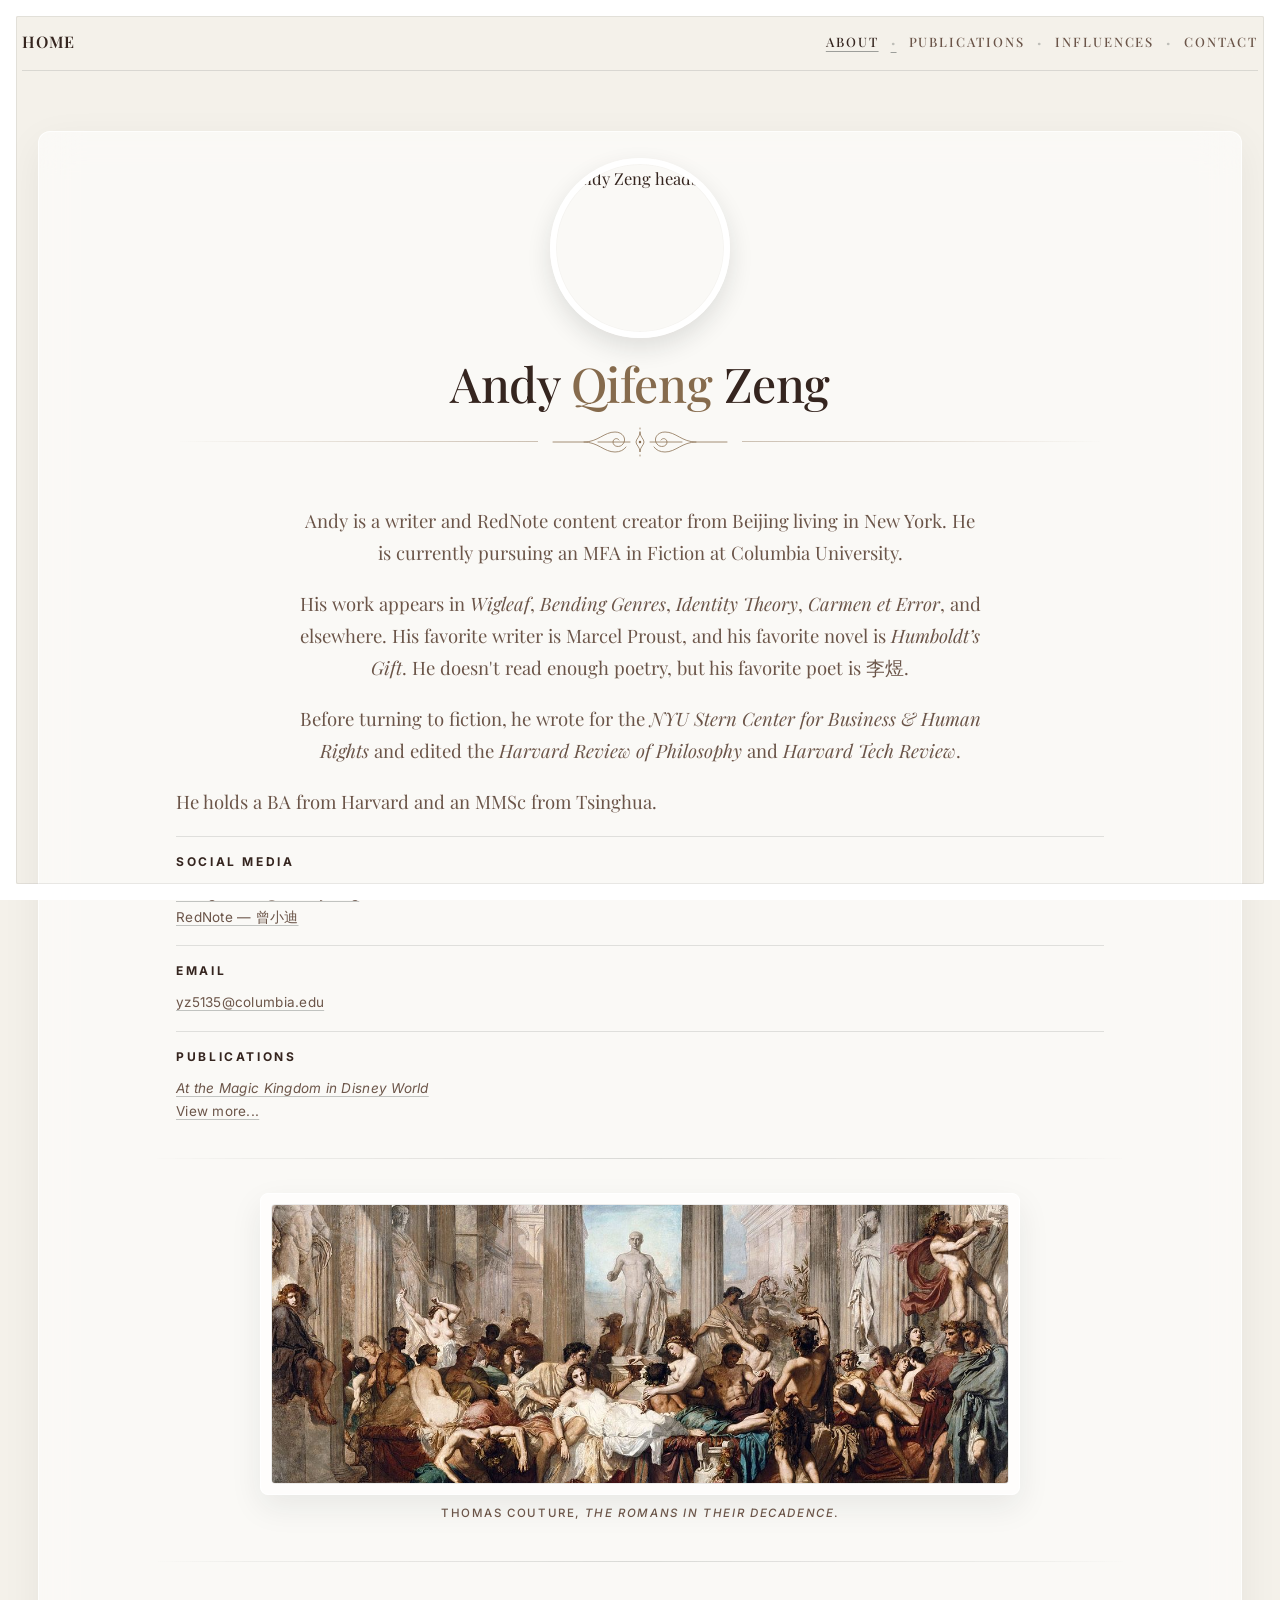
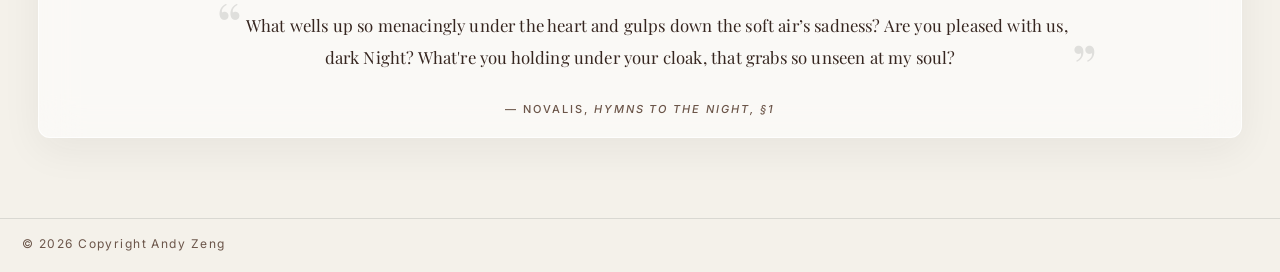
==== index.html @ 1c753f82 "Update index.html" ====
<!doctype html>
<html lang="en">
<head>
  <meta charset="utf-8" />
  <meta name="viewport" content="width=device-width,initial-scale=1" />
  <title>HOME</title>
  <link rel="stylesheet" href="/style.css" />
  <link href="https://fonts.googleapis.com/css2?family=Inter:wght@400;500;600&family=Playfair+Display:ital,wght@0,400;0,600;1,400&display=swap" rel="stylesheet">
</head>

<body class="home">
  <header class="wrap">
    <nav class="nav">
      <a class="brand" href="/">HOME</a>
      <div class="links">
        <a class="active" href="/">About</a>
        <a href="/publications.html">Publications</a>
        <a href="/influences.html">Influences</a>
        <a href="mailto:yz5135@columbia.edu">Contact</a>
      </div>
    </nav>
  </header>

  <main class="wrap">
    <section class="panel">
      <div class="panel-inner">
        <div class="hero">
          <div class="hero-top">
            <div class="hero-photo">
              <img
                id="profilePic"
                src="/me1.jpg"
                alt="Andy Zeng headshot"
                class="headshot"
                role="button"
                tabindex="0"
                title="Click to reveal Mei"
              />
            </div>

            <div class="hero-heading">
              <h1 class="title">Andy <span class="name-accent">Qifeng</span> Zeng</h1>
              <div class="gothic-rule" aria-hidden="true">
                <svg viewBox="0 0 180 34" focusable="false" xmlns="http://www.w3.org/2000/svg">
                  <g fill="none" stroke="currentColor" stroke-width="0.75" stroke-linecap="round" stroke-linejoin="round">
                    <path d="M3 17h31c14 0 20-10 31-10 8 0 12 7 8 12-3 4-10 3-10-2 0-3 4-5 6-2" />
                    <path d="M34 17c14 0 20 10 31 10 5 0 9-2 11-5M48 17h32" />
                    <g transform="translate(180 0) scale(-1 1)">
                      <path d="M3 17h31c14 0 20-10 31-10 8 0 12 7 8 12-3 4-10 3-10-2 0-3 4-5 6-2" />
                      <path d="M34 17c14 0 20 10 31 10 5 0 9-2 11-5M48 17h32" />
                    </g>
                    <path d="M90 7c0 5-4 7-4 10s4 5 4 10c0-5 4-7 4-10s-4-5-4-10Z" />
                    <path d="M90 3v1m0 26v1" />
                  </g>
                  <circle cx="90" cy="17" r="1.25" fill="currentColor" />
                </svg>
              </div>
            </div>
          </div>

          <div class="hero-bio">
            <p class="lede">
              Andy is a writer and RedNote content creator from Beijing living in New York. He is currently pursuing an MFA in Fiction at Columbia University.
            </p>

            <p class="lede">
              His work appears in <em>Wigleaf</em>, <em>Bending Genres</em>, <em>Identity Theory</em>, <em>Carmen et Error</em>, and elsewhere.
              His favorite writer is Marcel Proust, and his favorite novel is <em>Humboldt’s Gift</em>. He doesn't read enough poetry, but his favorite poet is 李煜.
            </p>

            <p class="lede">
              Before turning to fiction, he wrote for the <em>NYU Stern Center for Business &amp; Human Rights</em> and edited the
              <em>Harvard Review of Philosophy</em> and <em>Harvard Tech Review</em>. 
            </p>
          </div>

            <p class="lede">
             He holds a BA from Harvard and an MMSc from Tsinghua.
            </p>
          </div>

          <section class="section">
            <h2>Social Media</h2>
            <p class="meta">
              <a href="https://www.instagram.com/imandyzeng/" target="_blank" rel="noopener noreferrer">Instagram — @imandyzeng</a><br />
              <a href="https://www.xiaohongshu.com/user/profile/5b538ea2e8ac2b1cff1139bc" target="_blank" rel="noopener noreferrer">RedNote — 曾小迪</a>
            </p>
          </section>

          <section class="section">
            <h2>Email</h2>
            <p class="meta">
              <a href="mailto:yz5135@columbia.edu">yz5135@columbia.edu</a>
            </p>
          </section>

          <section class="section">
            <h2>Publications</h2>
            <p class="meta" id="latestPublication">
              <a href="/publications.html">Loading latest publication…</a>
            </p>
          </section>
        </div>

        <div class="art-break" aria-hidden="true"></div>

        <figure class="art">
          <div class="art-frame">
            <img class="art-img" src="/couture-romans.jpg" alt="Thomas Couture, The Romans in their Decadence" />
          </div>
          <figcaption class="art-cap">
            Thomas Couture, <em>The Romans in their Decadence</em>.
          </figcaption>
        </figure>

        <div class="art-break" aria-hidden="true"></div>

        <section class="quote quote--after" aria-label="Epigraph">
          <blockquote class="quote-text">
            What wells up so menacingly under the heart and gulps down the soft air’s sadness? Are you pleased with us, dark Night? What're you holding under your cloak, that grabs so unseen at my soul?
          </blockquote>
          <p class="quote-attrib">— Novalis, <em>Hymns to the Night, §1</em></p>
        </section>
      </div>
    </section>
  </main>

  <footer class="wrap footer">
    <p class="foot">© <span id="y"></span> Copyright Andy Zeng</p>
  </footer>

  <script>
    document.getElementById("y").textContent = new Date().getFullYear();

    const pics = ["/me1.jpg", "/mei1.JPG", "/mei2.JPG"];
    let i = 0;

    const img = document.getElementById("profilePic");

    function nextPic() {
      i = (i + 1) % pics.length;
      img.src = pics[i];
    }

    if (img) {
      img.addEventListener("click", nextPic);
      img.addEventListener("keydown", (e) => {
        if (e.key === "Enter" || e.key === " ") {
          e.preventDefault();
          nextPic();
        }
      });
    }

    async function loadLatestPublication() {
      const container = document.getElementById("latestPublication");
      if (!container) return;

      try {
        const res = await fetch("/publications.html");
        if (!res.ok) throw new Error("Failed to fetch publications page");

        const html = await res.text();
        const parser = new DOMParser();
        const doc = parser.parseFromString(html, "text/html");

        const outSection = doc.querySelector('section.pub-section[aria-label="Out"]');
        const firstPub = outSection ? outSection.querySelector(".pub") : null;

        if (!firstPub) {
          container.innerHTML = '<a href="/publications.html">View publications</a>';
          return;
        }

        const linkEl = firstPub.querySelector(".pub-title a");

        if (linkEl) {
          const href = linkEl.getAttribute("href");
          const titleHTML = linkEl.innerHTML;

          container.innerHTML = `
            <a href="${href}" ${href && href.startsWith("http") ? 'target="_blank" rel="noopener noreferrer"' : ""}>${titleHTML}</a><br />
            <a href="/publications.html">View more...</a>
          `;
        } else {
          const titleEl = firstPub.querySelector(".pub-title");
          const titleHTML = titleEl ? titleEl.innerHTML : "View publications";

          container.innerHTML = `
            <a href="/publications.html">${titleHTML}</a><br />
            <a href="/publications.html">View more...</a>
          `;
        }
      } catch (err) {
        container.innerHTML = '<a href="/publications.html">View publications</a>';
      }
    }

    loadLatestPublication();
  </script>
</body>
</html>
---- style.css ----
:root {
  /* Page background - Very light, warm beige/cream */
  --bg: #f4f1ea;

  /* Deep, dark greenish-black text */
  --text: #35251f;
  --muted: #6b5549;

  /* Lines & Borders (using the dark green tone) */
  --rule: rgba(26, 36, 33, 0.12);

  /* Translucent glass panel (frosted white to sit on the beige) */
  --panel: rgba(255, 255, 255, 0.55);
  --panel-border: rgba(255, 255, 255, 0.8);

  /* Layout */
  --max: 980px;

  /* Premium Typography */
  --serif: 'Playfair Display', ui-serif, Garamond, "EB Garamond", Georgia, serif;
  --sans: 'Inter', ui-sans-serif, system-ui, -apple-system, "Segoe UI", Roboto, Helvetica, Arial, sans-serif;

  /* Frame (white mat) */
  --frame: 16px;
  --frame-color: rgba(26, 36, 33, 0.08);
}

* { box-sizing: border-box; }

html, body {
  margin: 0;
  padding: 0;
  color: var(--text);
}

/* Thick white mat */
body {
  min-height: 100dvh;
  margin: 0;
  background: var(--bg);

  font: 16.5px/1.75 var(--serif);
  -webkit-font-smoothing: antialiased;
  -moz-osx-font-smoothing: grayscale;
  text-rendering: optimizeLegibility;

  display: flex;
  flex-direction: column;
}

/* The white frame is now a fixed border that sits ON TOP of the page */
body::before {
  content: "";
  position: fixed;
  inset: 0;
  border: var(--frame) solid #ffffff;
  pointer-events: none;
  z-index: 9999; /* Keeps the white mat above everything */
}

/* Optional inner hairline at the mat edge */
body::after {
  content: "";
  position: fixed;
  inset: var(--frame);
  border: 1px solid var(--frame-color);
  pointer-events: none;
  z-index: 9999;
  border-radius: 2px;
}

/* Wrap + safe areas for iOS notch/home indicator */
.wrap {
  max-width: none;
  margin: 0;
  padding:
    18px
    calc(22px + env(safe-area-inset-right))
    18px
    calc(22px + env(safe-area-inset-left));
}

.nav {
  position: sticky;
  top: calc(var(--frame) + env(safe-area-inset-top));
  z-index: 50;

  display: flex;
  align-items: center;
  justify-content: space-between;
  flex-wrap: nowrap; /* FIX: Forces everything onto 1 row */
  gap: 20px;

  padding: 10px 0 14px;
  margin: 0;

  border-bottom: 1px solid var(--rule);
  background: rgba(244, 241, 234, 0.85); 

  backdrop-filter: blur(12px);
  -webkit-backdrop-filter: blur(12px);

  /* FIX: Allows horizontal scrolling on narrow mobile screens */
  overflow-x: auto;
  -webkit-overflow-scrolling: touch;
  scrollbar-width: none; /* Hides scrollbar in Firefox */
}

/* Hides scrollbar in Chrome/Safari/Edge */
.nav::-webkit-scrollbar {
  display: none;
}

.brand {
  font-family: var(--serif);
  font-size: 16px;
  text-decoration: none;
  color: var(--text);
  font-weight: 600;
  letter-spacing: 0.05em;
  text-transform: uppercase;
  transition: all 0.3s ease;
  flex-shrink: 0; /* Prevents HOME from squishing */
}

.brand:hover {
  text-shadow: 0 0 12px rgba(26, 36, 33, 0.15);
}

.links {
  display: flex;
  flex-wrap: nowrap; /* FIX: Forces links onto 1 row */
  align-items: center;
  justify-content: flex-end;
  flex: 1;
}

.links a {
  text-decoration: none;
  color: var(--muted);
  font-family: var(--serif);
  font-size: 13px; /* Slightly smaller to help fit on mobile */
  letter-spacing: 0.15em;
  text-transform: uppercase;
  font-weight: 500;
  transition: color 0.3s ease, text-shadow 0.3s ease;
  white-space: nowrap; /* FIX: Prevents words from breaking in half */
  display: flex;
  align-items: center;
}

/* FIX: The tiny dividers between links */
.links a:not(:last-child)::after {
  content: "·"; /* Tiny dot */
  font-weight: bold;
  color: rgba(26, 36, 33, 0.25);
  margin: 0 12px; /* Spacing on left and right of the dot */
  font-size: 16px;
}

.links a:hover { 
  color: var(--text); 
  text-shadow: 0 0 12px rgba(26, 36, 33, 0.15);
}

.links a.active {
  color: var(--text);
  text-decoration: underline;
  text-decoration-color: rgba(26, 36, 33, 0.4);
  text-underline-offset: 4px;
}

/* Keep header/footer from stretching */
header.wrap, footer.wrap { flex: 0 0 auto; }

/* Let main take remaining height */
main.wrap {
  flex: 1 1 auto;
  display: flex;
  flex-direction: column;
}

.panel {
  margin-top: 24px; 
  margin-left: 16px;
  margin-right: 16px;
  margin-bottom: calc(var(--frame) + env(safe-area-inset-bottom) + 24px);
  
  border: 1px solid var(--panel-border);
  background: var(--panel);
  
  backdrop-filter: blur(20px);
  -webkit-backdrop-filter: blur(20px);
  box-shadow: 0 12px 40px rgba(26, 36, 33, 0.06);
  border-radius: 12px;

  flex: 1 1 auto;
  min-height: 0;
}

/* inner container keeps typography centered even when panel is full-bleed */
.panel-inner {
  max-width: var(--max);
  margin: 0 auto;
  padding: 26px 26px 8px;
}

.title {
  margin: 0 0 12px;
  font-size: 48px;
  line-height: 1.06;
  font-weight: 500;
  letter-spacing: -0.01em;
  color: #35251f;
}

.lede {
  margin: 0 0 18px;
  color: var(--muted);
  font-size: 18.5px;
  max-width: 62ch;
}

/* stacked hierarchy */
.section {
  margin-top: 16px;
  padding-top: 14px;
  border-top: 1px solid var(--rule);
}

.panel-inner .section:last-of-type {
  padding-bottom: 0;
  margin-bottom: 10px;
}

.panel-inner + .art {
  border-top: none !important;
}

h2 {
  margin: 0 0 10px;
  font-family: var(--sans);
  font-size: 12px;
  letter-spacing: 0.22em;
  text-transform: uppercase;
  color: var(--text);
  font-weight: 700;
}

.meta {
  margin: 0;
  font-family: var(--sans);
  font-size: 13.5px;
  color: var(--muted);
  letter-spacing: 0.02em;
}

/* --- ART --- */
.art {
  margin: 0;
  padding: 18px 22px 22px;
}

/* Glossy Frame */
.art-frame {
  width: min(760px, 100%);
  margin: 0 auto;

  background: rgba(255, 255, 255, 0.7);
  padding: 10px;
  border: 1px solid #ffffff;
  border-radius: 8px;
  box-shadow: 0 12px 32px rgba(26, 36, 33, 0.08);
}

.art-img {
  display: block;
  width: 100%;
  height: auto;
  max-width: 100%;
  max-height: 280px;
  object-fit: cover;
  object-position: center 62%;
  border: 1px solid rgba(26, 36, 33, 0.08);
  border-radius: 4px;
}

.art-cap {
  margin: 8px 0 0;
  padding: 0;
  text-align: center;

  font-family: var(--sans);
  font-size: 11.5px;
  color: var(--muted);
  letter-spacing: 0.14em;
  text-transform: uppercase;
  font-weight: 500;
}

/* Links */
a {
  color: inherit;
  text-decoration-color: rgba(26, 36, 33, 0.25);
  text-underline-offset: 3px;
  transition: all 0.3s ease;
}

a:hover {
  text-decoration-color: rgba(26, 36, 33, 0.8);
  color: var(--text);
}

/* Footer */
.footer {
  margin-top: 22px;
  padding-top: 14px;
  border-top: 1px solid var(--rule);
}

.foot {
  margin: 0;
  font-family: var(--sans);
  font-size: 12px;
  letter-spacing: 0.12em;
  color: var(--muted);
}

/* Responsive */
@media (max-width: 720px) {
  :root { --frame: 22px; }
  .panel-inner { padding: 22px 18px 8px; }
  .title { font-size: 42px; }
  .art { padding: 16px 18px 20px; }
  .art-img { max-height: 240px; }
}

/* --- Influences page components --- */
.inf-bar {
  display: flex;
  align-items: center;
  justify-content: space-between;
  gap: 14px;
  padding: 12px 0 0;
  margin: 6px 0 18px;
  border-top: 1px solid var(--rule);
  color: var(--muted);
  font-family: var(--sans);
  font-size: 11px;
  letter-spacing: 0.18em;
  text-transform: uppercase;
}

.inf-bar__dots {
  letter-spacing: 0.28em;
  opacity: 0.5;
}

.influences {
  display: grid;
  grid-template-columns: 1fr;
  gap: 14px;
}

.inf {
  padding: 16px 0 0;
  border-top: 1px solid var(--rule);
}

.inf:first-child {
  border-top: none;
  padding-top: 0;
}

.inf-head {
  display: flex;
  align-items: baseline;
  gap: 12px;
  margin-bottom: 8px;
}

.inf-tag {
  font-family: var(--sans);
  font-size: 12px;
  letter-spacing: 0.22em;
  text-transform: uppercase;
  color: var(--text);
  font-weight: 700;
}

.inf-rule {
  flex: 1;
  height: 1px;
  background: var(--rule);
  transform: translateY(-3px);
}

.inf-meta {
  font-family: var(--sans);
  font-size: 11px;
  letter-spacing: 0.16em;
  text-transform: uppercase;
  color: var(--muted);
}

.inf-quote {
  margin: 0;
  font-size: 18px;
  line-height: 1.65;
  color: var(--text);
  max-width: 74ch;
}

@media (max-width: 720px) {
  .inf-quote { font-size: 16.5px; }
}

/* --- Publications page components --- */
.pub-section {
  margin-top: 18px;
}

.pub-section__head {
  display: flex;
  align-items: baseline;
  gap: 12px;
  padding-top: 16px;
  border-top: 1px solid var(--rule);
  margin-top: 18px;
}

.pub-section:first-of-type .pub-section__head {
  margin-top: 0;
}

.pub-section__tag {
  font-family: var(--sans);
  font-size: 12px;
  letter-spacing: 0.22em;
  text-transform: uppercase;
  color: var(--text);
  font-weight: 700;
}

.pub-section__rule {
  flex: 1;
  height: 1px;
  background: var(--rule);
  transform: translateY(-3px);
}

.pub-list {
  display: grid;
  grid-template-columns: 1fr;
  gap: 14px;
  margin-top: 14px;
}

.pub {
  padding-top: 14px;
  border-top: 1px solid var(--rule);
}

.pub:first-child {
  border-top: none;
  padding-top: 0;
}

.pub-head {
  display: flex;
  align-items: baseline;
  justify-content: space-between;
  gap: 18px;
}

.pub-title {
  font-size: 18px;
  line-height: 1.55;
  color: var(--text);
  max-width: 70ch;
  font-weight: 500;
}

.pub-title a {
  text-decoration: none;
}

.pub-title a:hover {
  text-decoration: underline;
  text-decoration-color: rgba(26, 36, 33, 0.4);
  text-underline-offset: 3px;
}

.pub-date {
  font-family: var(--sans);
  font-size: 11px;
  letter-spacing: 0.16em;
  text-transform: uppercase;
  color: var(--muted);
  white-space: nowrap;
}

.pub-meta {
  margin-top: 6px;
  font-family: var(--sans);
  font-size: 13px;
  color: var(--muted);
  letter-spacing: 0.02em;
}

.pub-venue {
  color: var(--text);
  font-weight: 500;
}

@media (max-width: 720px) {
  .pub-head { flex-direction: column; align-items: flex-start; gap: 6px; }
  .pub-date { white-space: normal; }
  .pub-title { font-size: 16.5px; }
}

/* Accent only the middle name; preserve the original type and sizing. */
.hero-heading .name-accent {
  color: #866b4d;
}

/* Fine engraved lines and a small, symmetrical book ornament. */
.gothic-rule {
  display: flex;
  align-items: center;
  justify-content: center;
  gap: 12px;
  height: 34px;
  margin: 18px 0 14px;
  color: #866b4d;
}

.gothic-rule::before,
.gothic-rule::after {
  content: "";
  flex: 1;
  height: 1px;
}

.gothic-rule::before {
  background: linear-gradient(to right, transparent, rgba(134, 107, 77, 0.4));
}

.gothic-rule::after {
  background: linear-gradient(to left, transparent, rgba(134, 107, 77, 0.4));
}

.gothic-rule svg {
  display: block;
  flex: 0 0 auto;
  width: 180px;
  max-width: 60%;
  height: 34px;
}

/* Left-aligned indented epigraph */
/* Centered epigraph with quotation marks and first-line indent */
.quote {
  max-width: var(--max);
  margin: 0 auto;
  padding: 0 26px 18px;
  text-align: center;
}

.quote--after {
  padding-top: 14px;
}

.quote-text {
  position: relative;
  margin: 0 auto;
  padding: 18px 26px 16px;
  max-width: 72rem;
  font-size: 16.75px;
  line-height: 1.9;
  color: var(--text);
  letter-spacing: 0.01em;
  text-wrap: pretty;
  text-align: center;
  text-indent: 2em;
}

.quote-text::before,
.quote-text::after {
  position: absolute;
  font-family: var(--serif);
  font-size: 64px;
  line-height: 1;
  color: rgba(26, 36, 33, 0.12);
  pointer-events: none;
}

.quote-text::before {
  content: "“";
  left: 6px;
  top: 0;
}

.quote-text::after {
  content: "”";
  right: 6px;
  bottom: -8px;
}

.quote-attrib {
  margin: 10px 0 0;
  font-family: var(--sans);
  font-size: 11px;
  letter-spacing: 0.18em;
  text-transform: uppercase;
  color: var(--muted);
  text-align: center;
  font-weight: 500;
}
.art-break {
  max-width: var(--max);
  margin: 16px auto;
  height: 1px;
  background: linear-gradient(
    to right,
    transparent 0%,
    rgba(26, 36, 33, 0.05) 10%,
    rgba(26, 36, 33, 0.15) 50%,
    rgba(26, 36, 33, 0.05) 90%,
    transparent 100%
  );
}

/* Mobile adjustments */
@media (max-width: 600px) {
  .panel h1 {
    font-size: 1.75rem; 
    letter-spacing: -0.02em; 
  }
}

header a, 
nav a {
  font-family: inherit; 
}

/* --- Home hero (cleaned) --- */
/* --- Home hero (centered) --- */
/* --- Home hero (centered only for name + bio) --- */
/* --- Home hero (centered only for name + bio) --- */
.hero {
  display: block;
}

.hero-top {
  display: flex;
  flex-direction: column;
  align-items: center;
  gap: 1.25rem;
  margin-bottom: 2rem;
}

.hero-photo {
  width: 220px;
  display: flex;
  justify-content: center;
  align-items: center;
  margin: 0 auto;
}

.headshot {
  display: block;
  width: 220px;
  height: 220px;
  object-fit: cover;
  object-position: center 30%;
  border-radius: 50%;
  border: 6px solid #ffffff;
  box-shadow: 0 10px 25px rgba(26, 36, 33, 0.12), 0 0 0 1px rgba(0,0,0,0.02) inset;
  cursor: pointer;
  transition: transform 0.4s cubic-bezier(0.175, 0.885, 0.32, 1.275), box-shadow 0.4s ease;
}

.headshot:hover {
  transform: translateY(-6px) scale(1.03);
  box-shadow: 0 18px 40px rgba(26, 36, 33, 0.18), 0 0 0 1px rgba(0,0,0,0.02) inset;
}

.hero-heading {
  width: 100%;
  min-width: 0;
  text-align: center;
}

.hero-heading .title {
  margin: 0;
  text-align: center;
}

.hero-heading .gothic-rule {
  margin-top: 1rem;
}

.hero-bio {
  max-width: 48rem;
  margin: 0 auto;
  text-align: center;
}

.hero-bio .lede {
  margin-left: auto;
  margin-right: auto;
}

@media (max-width: 900px) {
  .hero-photo {
    width: 180px;
  }

  .headshot {
    width: 180px;
    height: 180px;
  }

  .hero-bio {
    max-width: none;
  }
}

  .headshot {
    width: 180px;
    height: 180px;
  }
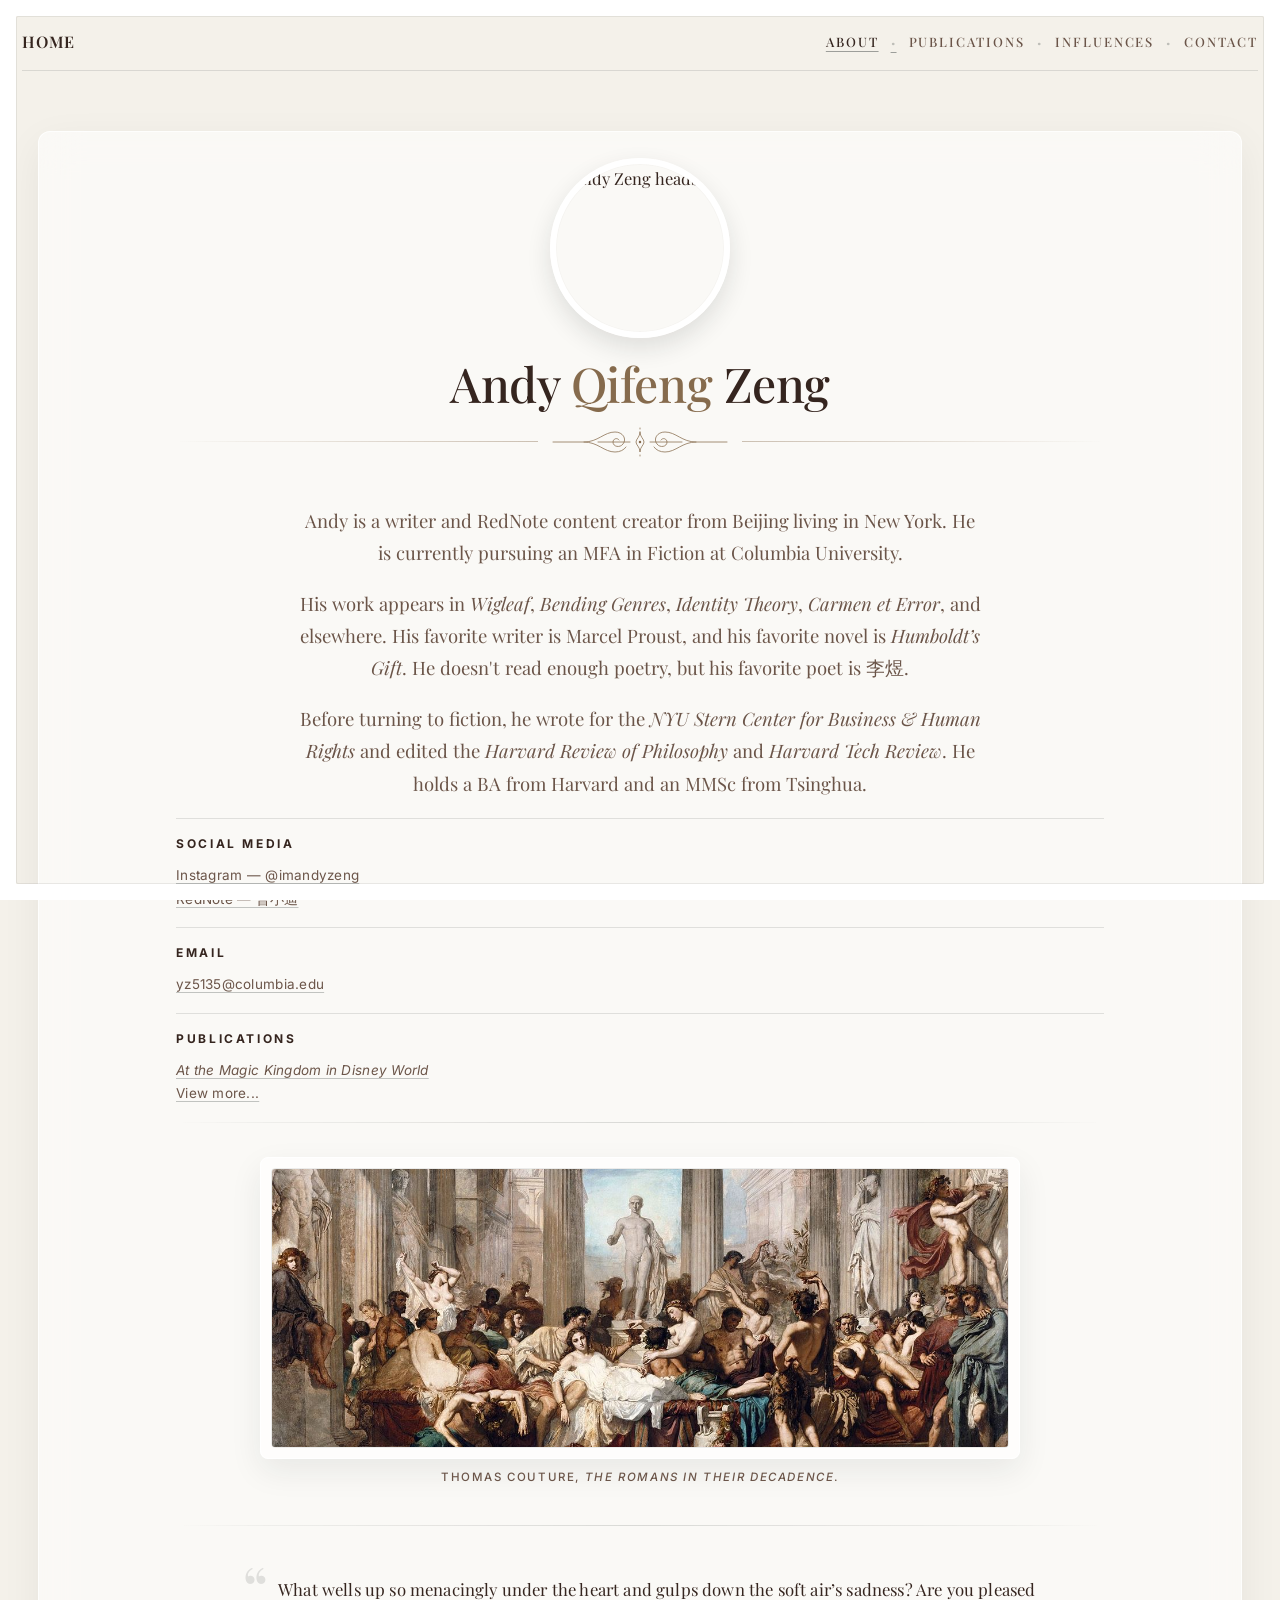
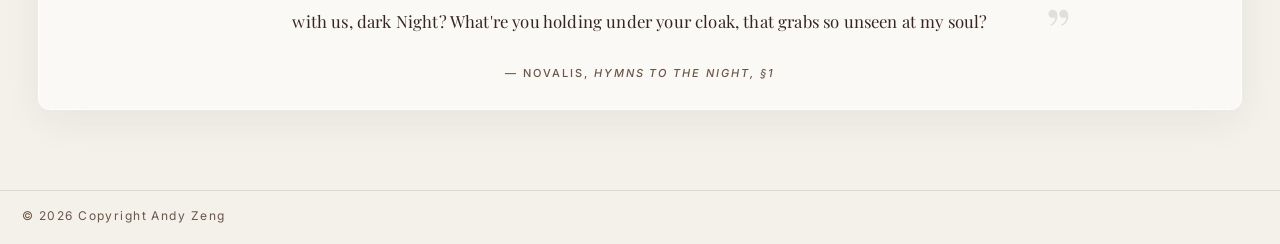
==== commit 40ab8cdd: "Update index.html" ====
--- a/index.html
+++ b/index.html
@@ -70,12 +70,7 @@
 
             <p class="lede">
               Before turning to fiction, he wrote for the <em>NYU Stern Center for Business &amp; Human Rights</em> and edited the
-              <em>Harvard Review of Philosophy</em> and <em>Harvard Tech Review</em>. 
-            </p>
-          </div>
-
-            <p class="lede">
-             He holds a BA from Harvard and an MMSc from Tsinghua.
+              <em>Harvard Review of Philosophy</em> and <em>Harvard Tech Review</em>. He holds a BA from Harvard and an MMSc from Tsinghua.
             </p>
           </div>
 
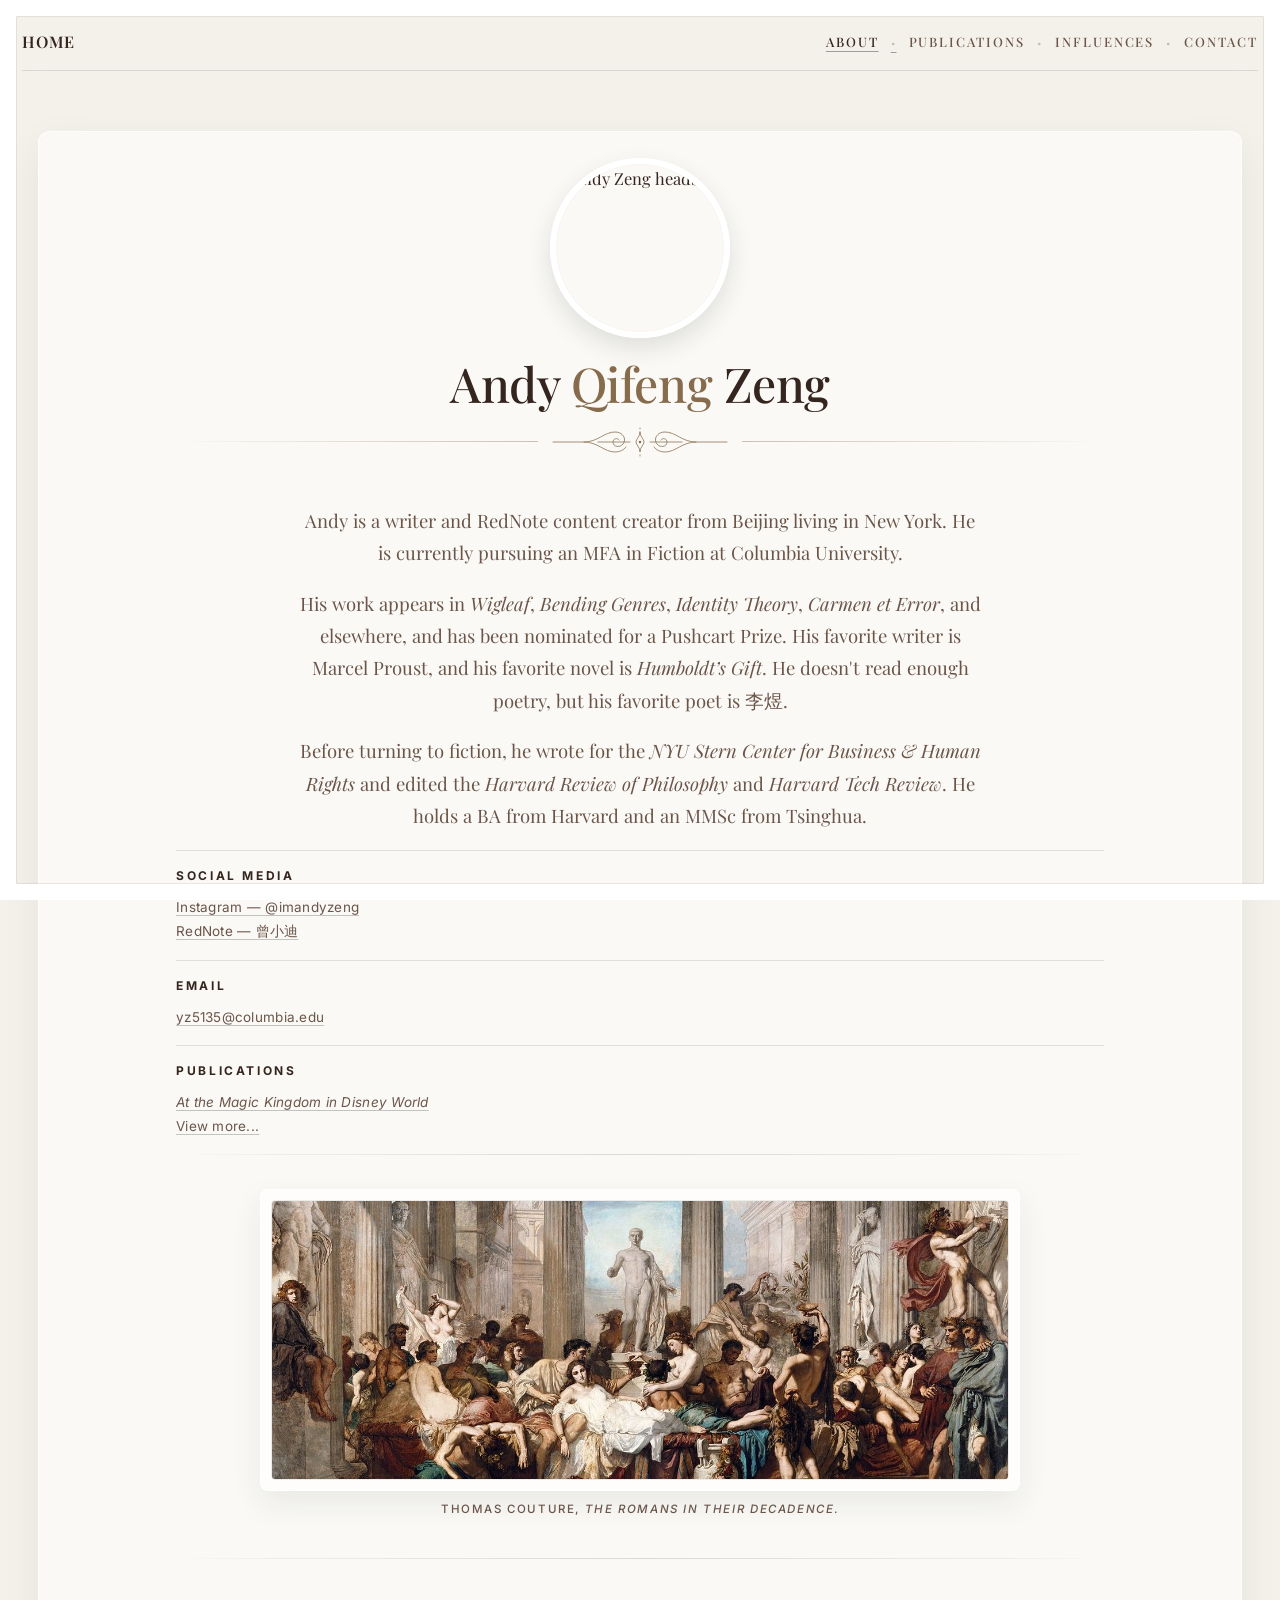
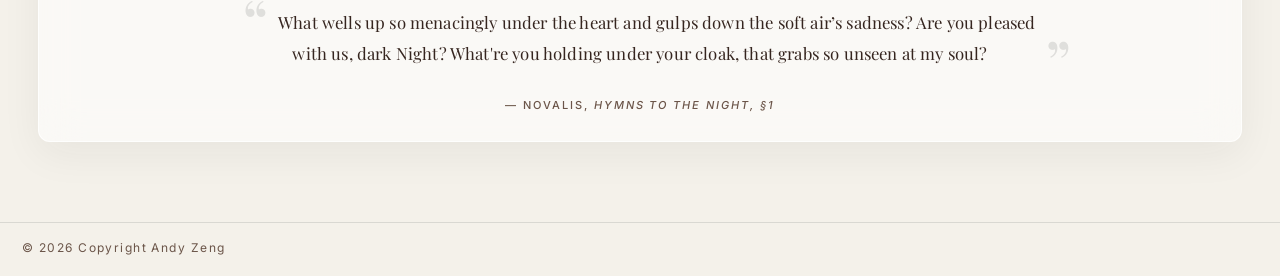
==== commit 82d5ed6f: "Update index.html" ====
--- a/index.html
+++ b/index.html
@@ -3,9 +3,10 @@
 <head>
   <meta charset="utf-8" />
   <meta name="viewport" content="width=device-width,initial-scale=1" />
-  <title>HOME</title>
+  <title>andy zeng - portfolio</title>
   <link rel="stylesheet" href="/style.css" />
   <link href="https://fonts.googleapis.com/css2?family=Inter:wght@400;500;600&family=Playfair+Display:ital,wght@0,400;0,600;1,400&display=swap" rel="stylesheet">
+  <link rel="icon" type="image/svg+xml" href="/favicon.svg?v=4" />
 </head>
 
 <body class="home">
@@ -64,7 +65,7 @@
             </p>
 
             <p class="lede">
-              His work appears in <em>Wigleaf</em>, <em>Bending Genres</em>, <em>Identity Theory</em>, <em>Carmen et Error</em>, and elsewhere.
+              His work appears in <em>Wigleaf</em>, <em>Bending Genres</em>, <em>Identity Theory</em>, <em>Carmen et Error</em>, and elsewhere, and has been nominated for a Pushcart Prize.
               His favorite writer is Marcel Proust, and his favorite novel is <em>Humboldt’s Gift</em>. He doesn't read enough poetry, but his favorite poet is 李煜.
             </p>
 
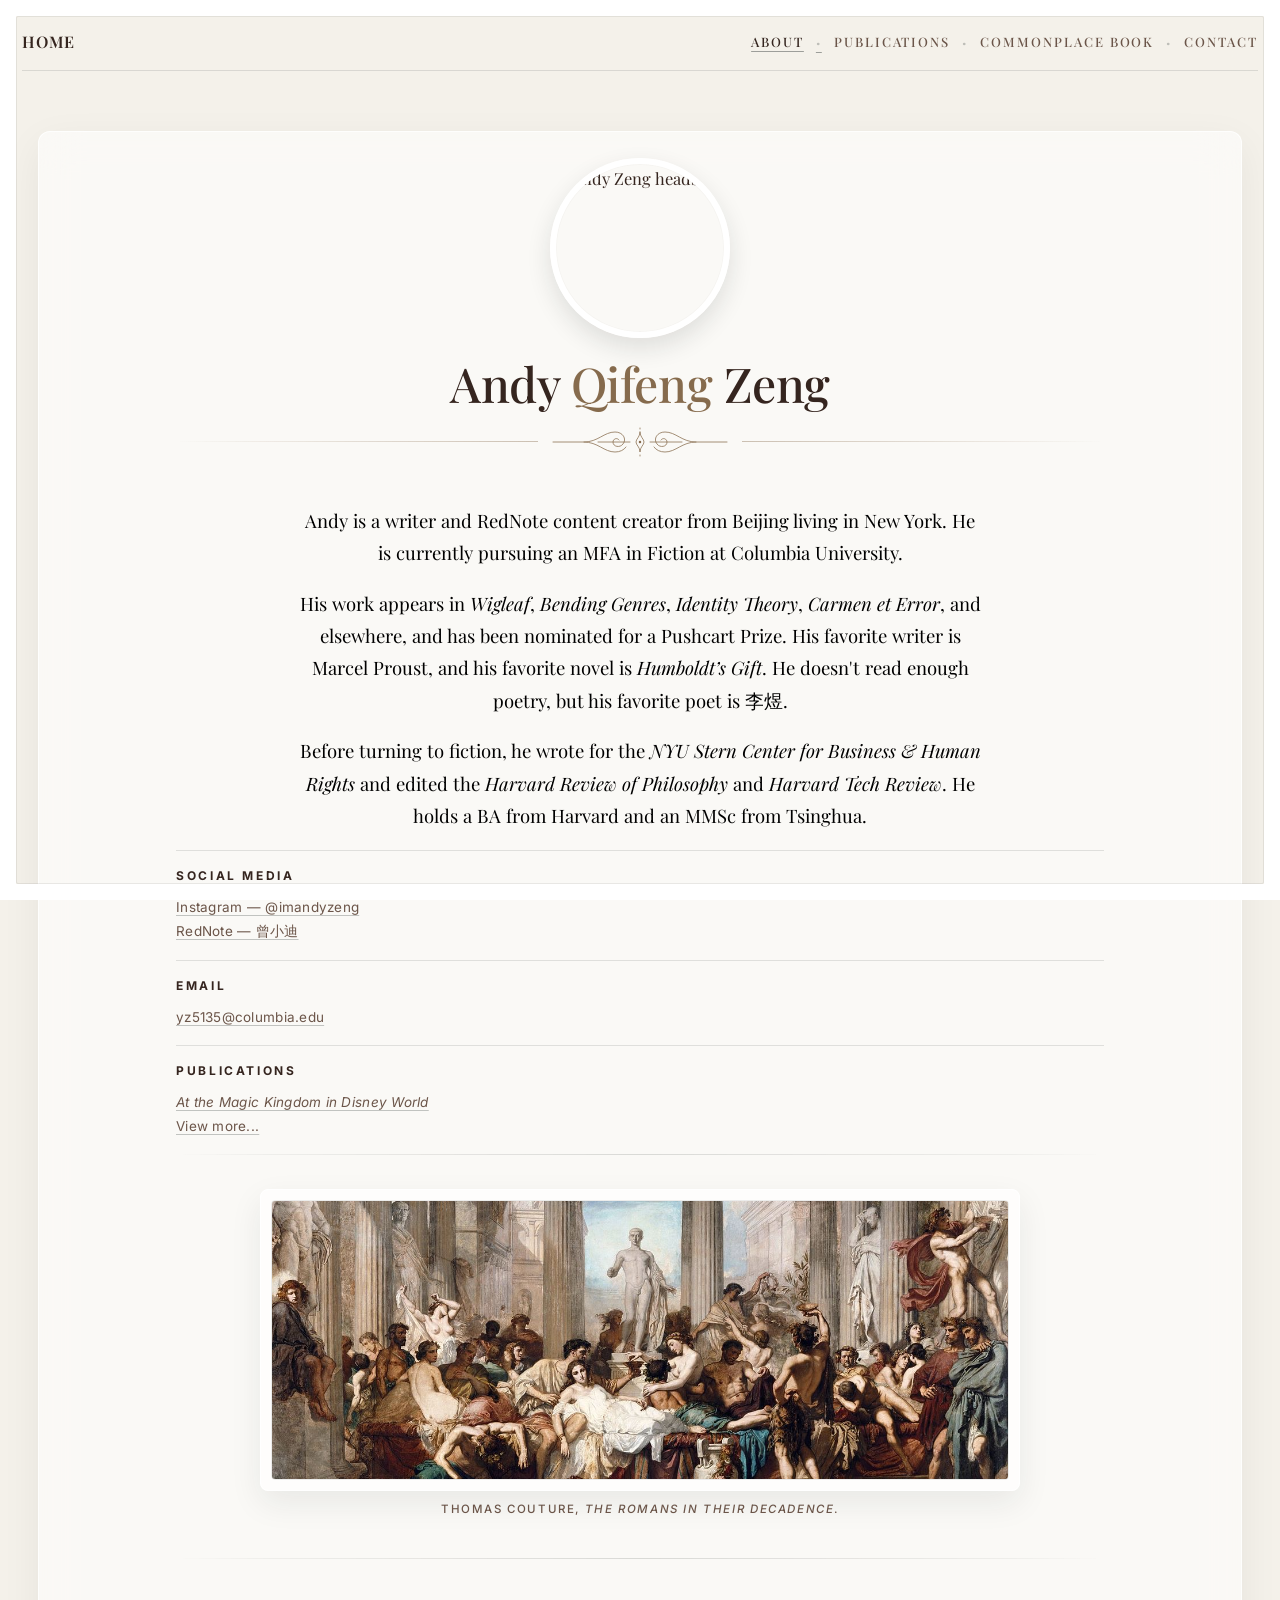
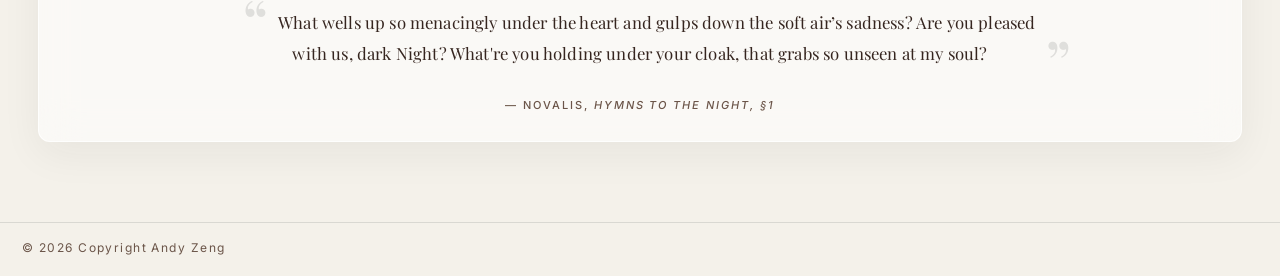
==== commit 6f545317: "Rename navigation link to Commonplace Book" ====
--- a/index.html
+++ b/index.html
@@ -16,7 +16,7 @@
       <div class="links">
         <a class="active" href="/">About</a>
         <a href="/publications.html">Publications</a>
-        <a href="/influences.html">Influences</a>
+        <a href="/influences.html">Commonplace Book</a>
         <a href="mailto:yz5135@columbia.edu">Contact</a>
       </div>
     </nav>
--- a/style.css
+++ b/style.css
@@ -708,6 +708,7 @@
 }
 
 .hero-bio .lede {
+  color: #000;
   margin-left: auto;
   margin-right: auto;
 }
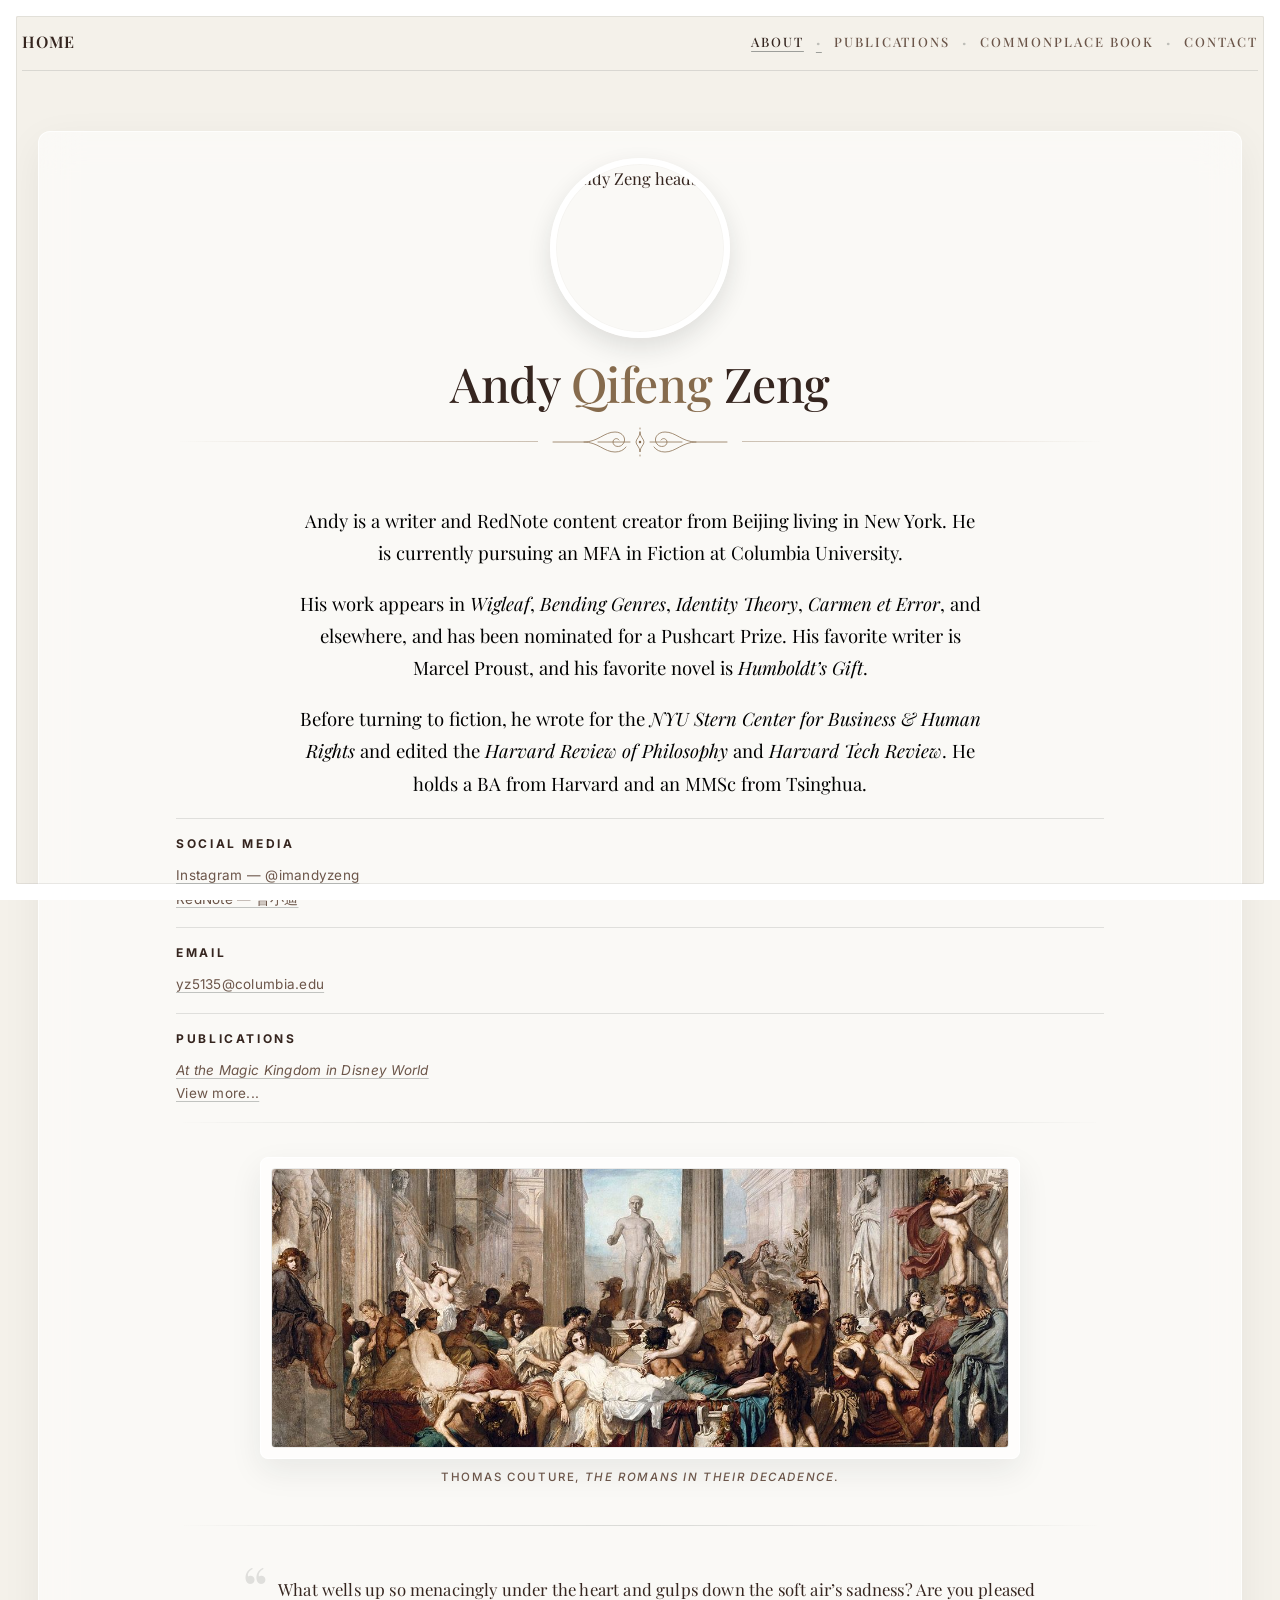
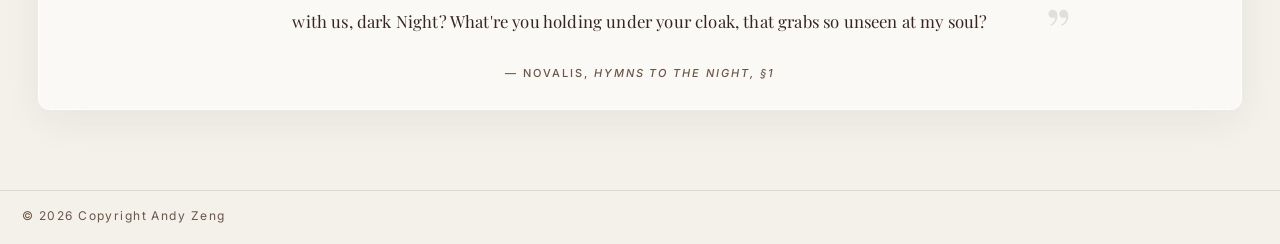
==== commit f7c0af55: "Shorten biography by removing sentence about poetry" ====
--- a/index.html
+++ b/index.html
@@ -66,7 +66,7 @@
 
             <p class="lede">
               His work appears in <em>Wigleaf</em>, <em>Bending Genres</em>, <em>Identity Theory</em>, <em>Carmen et Error</em>, and elsewhere, and has been nominated for a Pushcart Prize.
-              His favorite writer is Marcel Proust, and his favorite novel is <em>Humboldt’s Gift</em>. He doesn't read enough poetry, but his favorite poet is 李煜.
+              His favorite writer is Marcel Proust, and his favorite novel is <em>Humboldt’s Gift</em>.
             </p>
 
             <p class="lede">
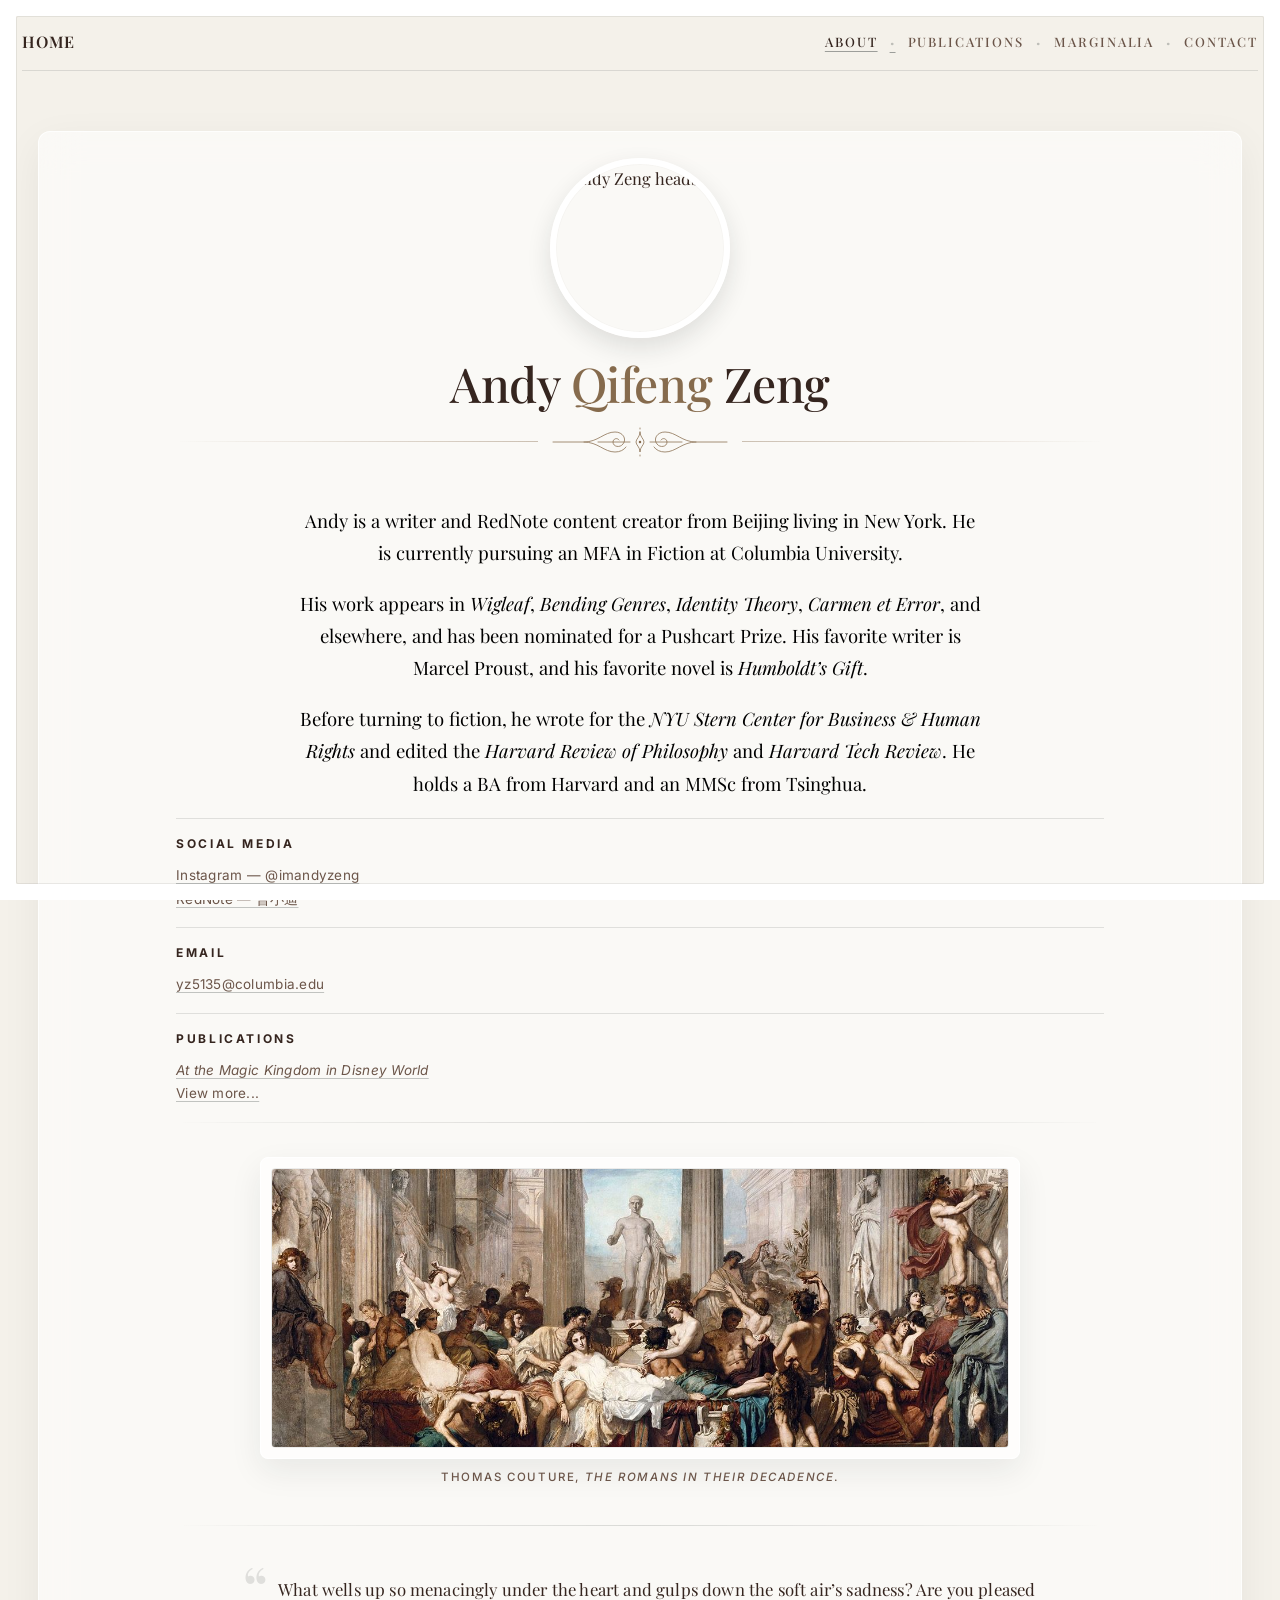
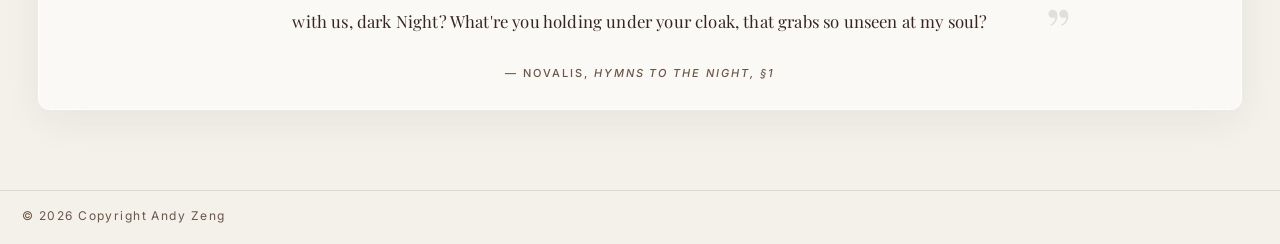
==== commit c7d66c23: "Rename Commonplace Book to Marginalia" ====
--- a/index.html
+++ b/index.html
@@ -3,7 +3,7 @@
 <head>
   <meta charset="utf-8" />
   <meta name="viewport" content="width=device-width,initial-scale=1" />
-  <title>andy zeng - portfolio</title>
+  <title>Andy Zeng - Writer</title>
   <link rel="stylesheet" href="/style.css" />
   <link href="https://fonts.googleapis.com/css2?family=Inter:wght@400;500;600&family=Playfair+Display:ital,wght@0,400;0,600;1,400&display=swap" rel="stylesheet">
   <link rel="icon" type="image/svg+xml" href="/favicon.svg?v=4" />
@@ -16,7 +16,7 @@
       <div class="links">
         <a class="active" href="/">About</a>
         <a href="/publications.html">Publications</a>
-        <a href="/influences.html">Commonplace Book</a>
+        <a href="/influences.html">Marginalia</a>
         <a href="mailto:yz5135@columbia.edu">Contact</a>
       </div>
     </nav>
--- a/style.css
+++ b/style.css
@@ -382,10 +382,20 @@
 .inf-tag {
   font-family: var(--sans);
   font-size: 12px;
+  line-height: 1.5;
   letter-spacing: 0.22em;
   text-transform: uppercase;
   color: var(--text);
-  font-weight: 700;
+  font-weight: 600;
+}
+
+.inf-initial {
+  font-size: inherit;
+}
+
+.inf-attribution {
+  font-size: 0.8em;
+  font-weight: 400;
 }
 
 .inf-rule {
